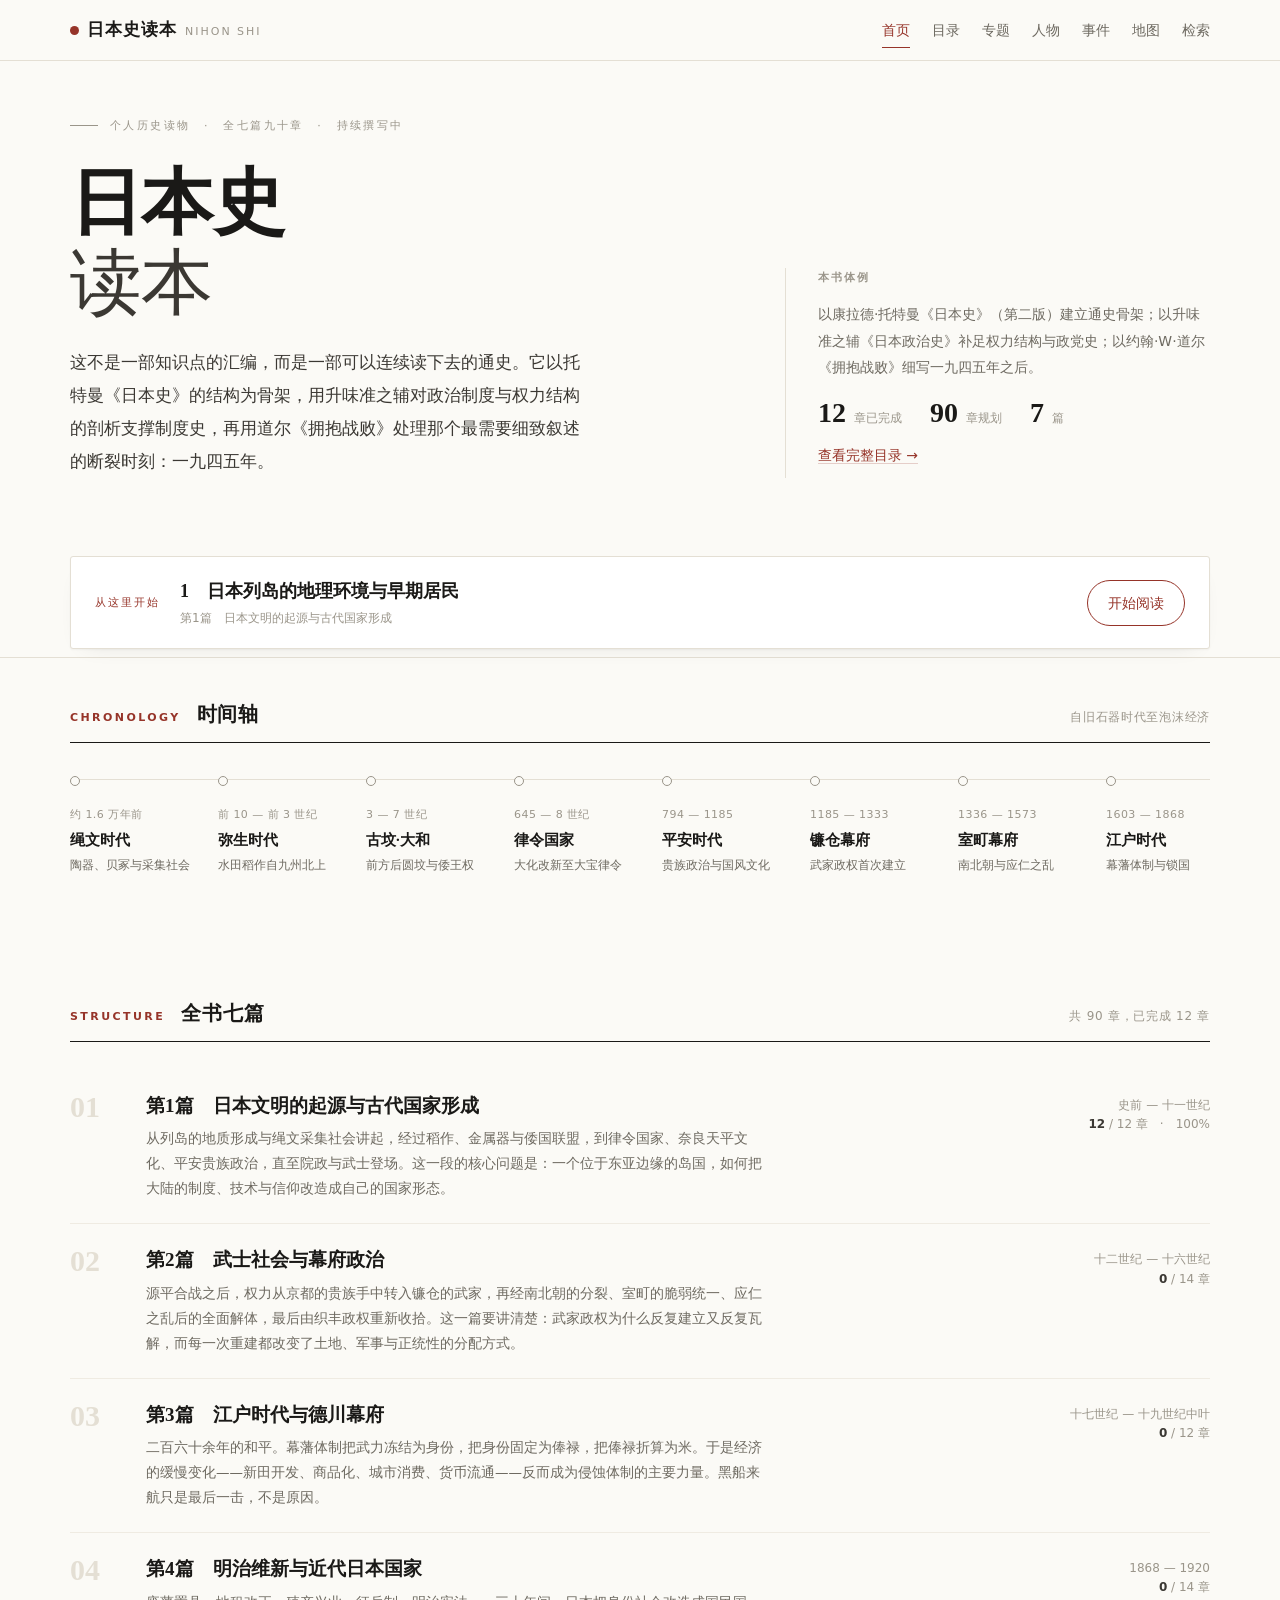
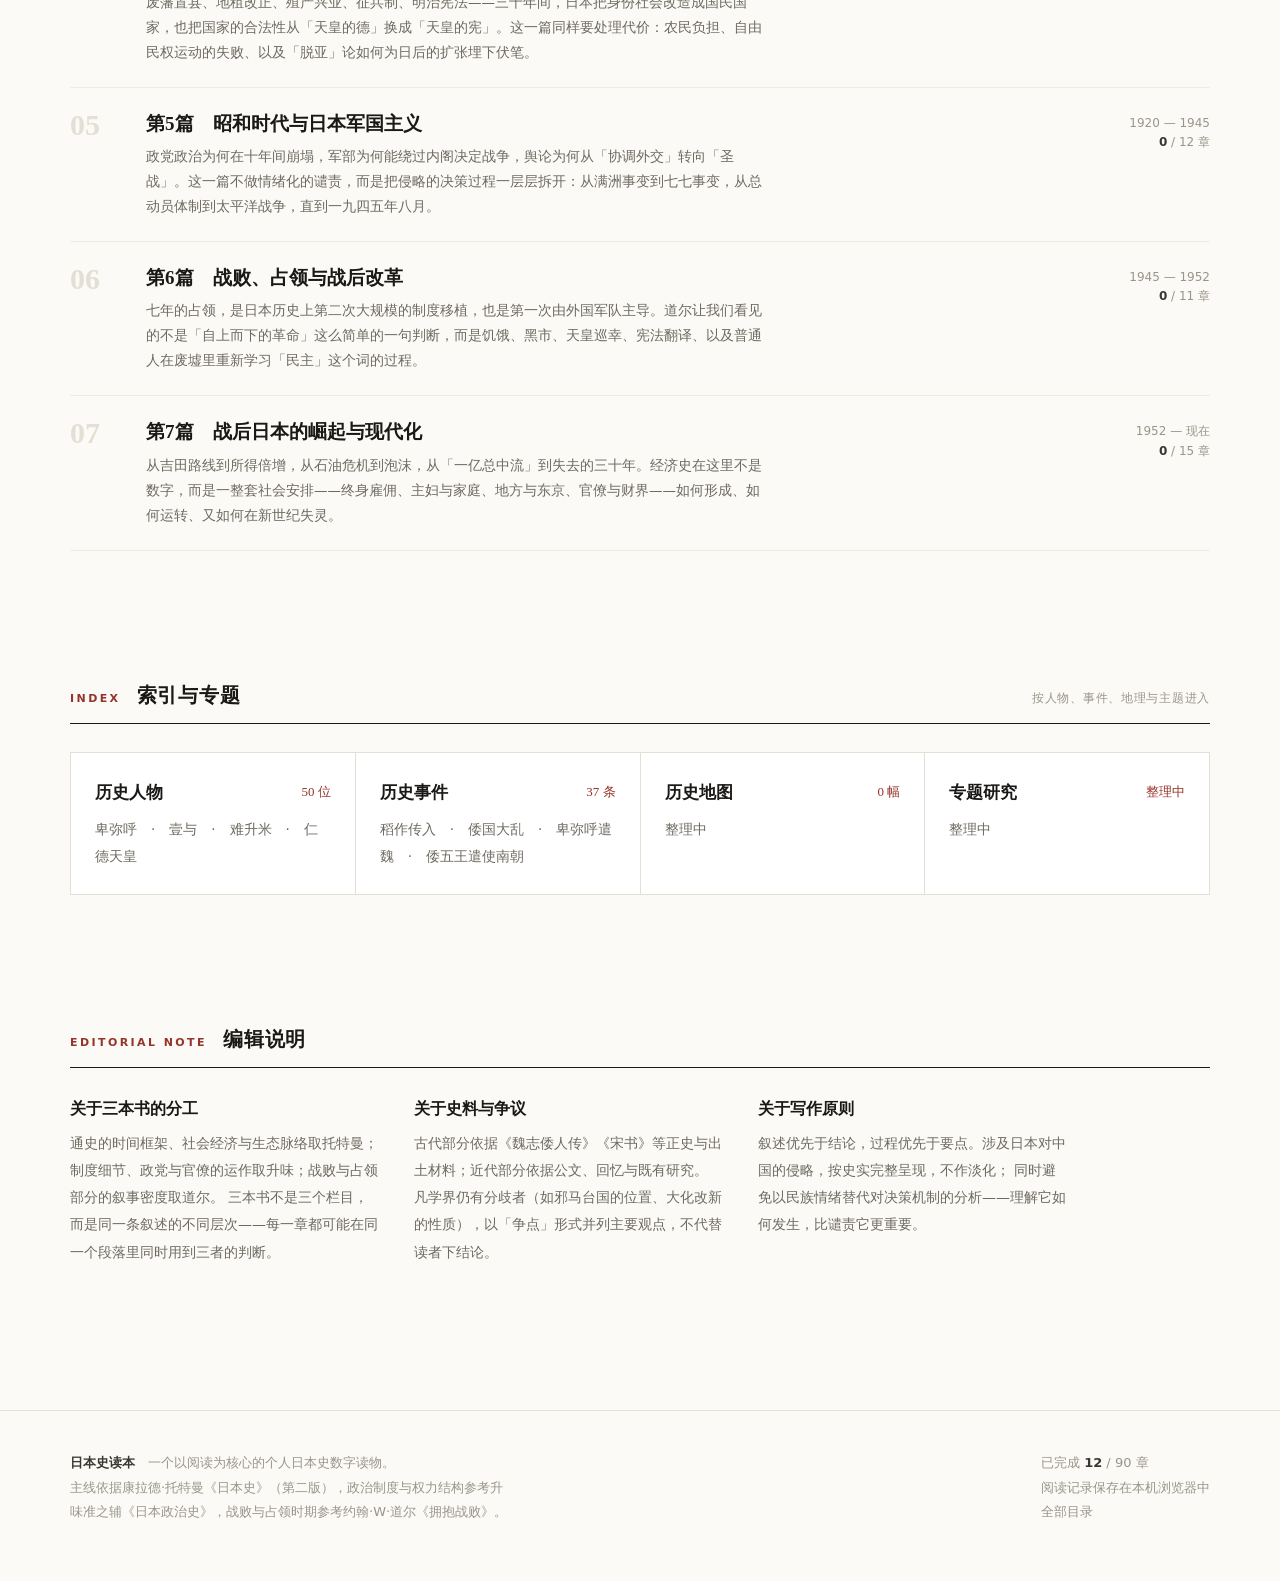
==== index.html @ 2c884291 "日本史数字阅读平台：七篇结构 + 第一篇 12 章正文、专题/人物/事件/地图/检索" ====
<!DOCTYPE html>
<html lang="zh-CN">
<head>
<meta charset="UTF-8">
<meta name="viewport" content="width=device-width, initial-scale=1, viewport-fit=cover">
<meta name="theme-color" content="#FBFAF6">
<title>日本史读本 · 从列岛的黎明到失去的几十年</title>
<meta name="description" content="一部以托特曼《日本史》为主线，参照升味准之辅《日本政治史》与道尔《拥抱战败》的个人日本史数字读物。">
<link rel="stylesheet" href="assets/css/base.css">
</head>
<body>
<div id="site-header"></div>

<header class="hero">
  <div class="wrap">
    <div class="hero__eyebrow">个人历史读物　·　全七篇九十章　·　持续撰写中</div>
    <div class="hero__grid">
      <div>
        <h1>日本史<span class="thin">读本</span></h1>
        <p class="hero__lede" id="heroLede"></p>
      </div>
      <aside class="hero__aside">
        <h3>本书体例</h3>
        <p>以康拉德·托特曼《日本史》（第二版）建立通史骨架；以升味准之辅《日本政治史》补足权力结构与政党史；以约翰·W·道尔《拥抱战败》细写一九四五年之后。</p>
        <div class="stats" id="heroStats"></div>
        <p style="margin-top:12px"><a href="catalog.html" style="border-bottom:1px solid var(--accent-line);color:var(--accent)">查看完整目录 →</a></p>
      </aside>
    </div>
    <div id="resumeSlot"></div>
  </div>
</header>

<section class="section section--tight">
  <div class="wrap">
    <div class="section__head">
      <span class="kicker">Chronology</span>
      <h2>时间轴</h2>
      <span class="count">自旧石器时代至泡沫经济</span>
    </div>
    <div class="timeline" id="timeline"></div>
  </div>
</section>

<section class="section">
  <div class="wrap">
    <div class="section__head">
      <span class="kicker">Structure</span>
      <h2>全书七篇</h2>
      <span class="count" id="partCount"></span>
    </div>
    <div class="parts" id="parts"></div>
  </div>
</section>

<section class="section">
  <div class="wrap">
    <div class="section__head">
      <span class="kicker">Index</span>
      <h2>索引与专题</h2>
      <span class="count">按人物、事件、地理与主题进入</span>
    </div>
    <div class="entries" id="entries"></div>
  </div>
</section>

<section class="section section--tight" id="recentSection" hidden>
  <div class="wrap">
    <div class="section__head">
      <span class="kicker">Recent</span>
      <h2>最近阅读</h2>
      <span class="count">仅保存在本机浏览器</span>
    </div>
    <div id="recent"></div>
  </div>
</section>

<section class="section">
  <div class="wrap">
    <div class="section__head">
      <span class="kicker">Editorial Note</span>
      <h2>编辑说明</h2>
    </div>
    <div style="display:grid;grid-template-columns:repeat(auto-fit,minmax(260px,1fr));gap:32px;max-width:1000px">
      <div>
        <h3 style="font-family:var(--serif);font-size:16px;margin:0 0 8px">关于三本书的分工</h3>
        <p style="font-size:14px;line-height:1.95;color:var(--ink-3);margin:0">
          通史的时间框架、社会经济与生态脉络取托特曼；制度细节、政党与官僚的运作取升味；战败与占领部分的叙事密度取道尔。
          三本书不是三个栏目，而是同一条叙述的不同层次——每一章都可能在同一个段落里同时用到三者的判断。
        </p>
      </div>
      <div>
        <h3 style="font-family:var(--serif);font-size:16px;margin:0 0 8px">关于史料与争议</h3>
        <p style="font-size:14px;line-height:1.95;color:var(--ink-3);margin:0">
          古代部分依据《魏志倭人传》《宋书》等正史与出土材料；近代部分依据公文、回忆与既有研究。
          凡学界仍有分歧者（如邪马台国的位置、大化改新的性质），以「争点」形式并列主要观点，不代替读者下结论。
        </p>
      </div>
      <div>
        <h3 style="font-family:var(--serif);font-size:16px;margin:0 0 8px">关于写作原则</h3>
        <p style="font-size:14px;line-height:1.95;color:var(--ink-3);margin:0">
          叙述优先于结论，过程优先于要点。涉及日本对中国的侵略，按史实完整呈现，不作淡化；
          同时避免以民族情绪替代对决策机制的分析——理解它如何发生，比谴责它更重要。
        </p>
      </div>
    </div>
  </div>
</section>

<div id="site-footer"></div>

<script src="assets/js/core.js"></script>
<script src="data/site.js"></script>
<script src="data/people.js"></script>
<script src="data/events.js"></script>
<script src="assets/js/home.js"></script>
</body>
</html>
---- assets/css/base.css ----
/* ============================================================
   日本史读本 · 视觉系统
   Modern Editorial Design / 现代编辑出版物风格
   ============================================================ */

:root {
  /* 纸张与墨色 */
  --paper:        #FBFAF6;
  --paper-2:      #F5F2EA;
  --surface:      #FFFFFF;
  --ink:          #1A1917;
  --ink-2:        #3B3833;
  --ink-3:        #6E6A61;
  --ink-4:        #9A958A;
  --rule:         #E4DFD4;
  --rule-soft:    #EFEBE2;

  /* 强调色：暗红（日本历史 · 朱） */
  --accent:       #963429;
  --accent-deep:  #6B211A;
  --accent-soft:  #F3E9E5;
  --accent-line:  rgba(150, 52, 41, .22);

  /* 字体 */
  --serif: "Source Han Serif SC", "Noto Serif CJK SC", "Songti SC", "STSong", "SimSun", Georgia, serif;
  --sans:  "Source Han Sans SC", "Noto Sans CJK SC", "PingFang SC", "Hiragino Sans GB", "Microsoft YaHei", system-ui, sans-serif;
  --mono:  ui-monospace, "SFMono-Regular", Menlo, Consolas, monospace;

  /* 阅读参数（由 JS 写入） */
  --read-fs: 19px;
  --read-lh: 1.95;
  --read-w: 36em;

  --shadow-1: 0 1px 2px rgba(26,25,23,.04), 0 8px 24px -16px rgba(26,25,23,.16);
  --shadow-2: 0 24px 60px -32px rgba(26,25,23,.28);
  --radius: 3px;
}

* { box-sizing: border-box; }

html {
  -webkit-text-size-adjust: 100%;
  scroll-behavior: smooth;
}
@media (prefers-reduced-motion: reduce) {
  html { scroll-behavior: auto; }
  * { animation-duration: .001ms !important; transition-duration: .001ms !important; }
}

body {
  margin: 0;
  background: var(--paper);
  color: var(--ink);
  font-family: var(--sans);
  font-size: 16px;
  line-height: 1.6;
  -webkit-font-smoothing: antialiased;
  text-rendering: optimizeLegibility;
}

a { color: inherit; text-decoration: none; }
button { font: inherit; color: inherit; background: none; border: 0; padding: 0; cursor: pointer; }
img, svg { max-width: 100%; display: block; }
::selection { background: var(--accent-soft); color: var(--accent-deep); }

:focus-visible {
  outline: 2px solid var(--accent);
  outline-offset: 3px;
}

/* ---------- 版心 ---------- */
.wrap {
  width: 100%;
  max-width: 1180px;
  margin: 0 auto;
  padding: 0 20px;
}
.wrap--narrow { max-width: 780px; }

/* ---------- 顶部导航 ---------- */
.masthead {
  position: sticky; top: 0; z-index: 60;
  background: rgba(251,250,246,.88);
  backdrop-filter: saturate(180%) blur(12px);
  border-bottom: 1px solid var(--rule);
}
.masthead__inner {
  display: flex; align-items: center; gap: 24px;
  height: 60px;
}
.brand {
  display: flex; align-items: baseline; gap: 8px;
  font-family: var(--serif);
  font-weight: 700;
  font-size: 17px;
  letter-spacing: .06em;
  white-space: nowrap;
}
.brand__mark {
  width: 9px; height: 9px; border-radius: 50%;
  background: var(--accent);
  align-self: center;
  flex: none;
}
.brand__sub {
  font-family: var(--sans);
  font-size: 11px; font-weight: 500;
  color: var(--ink-4);
  letter-spacing: .18em;
  text-transform: uppercase;
}
.nav {
  display: flex; align-items: center; gap: 22px;
  margin-left: auto;
  font-size: 14px;
  color: var(--ink-3);
}
.nav a { position: relative; padding: 6px 0; transition: color .18s; }
.nav a:hover { color: var(--ink); }
.nav a[aria-current="page"] { color: var(--accent); }
.nav a[aria-current="page"]::after {
  content: ""; position: absolute; left: 0; right: 0; bottom: -1px;
  height: 1.5px; background: var(--accent);
}
.nav__icon { display: none; }

/* ---------- 通用排版元件 ---------- */
.kicker {
  font-family: var(--sans);
  font-size: 11px; font-weight: 600;
  letter-spacing: .22em;
  text-transform: uppercase;
  color: var(--accent);
}
.kicker--muted { color: var(--ink-4); }

.rule { height: 1px; background: var(--rule); border: 0; margin: 0; }

.section { padding: 64px 0; }
.section--tight { padding: 40px 0; }
.section__head {
  display: flex; align-items: baseline; gap: 16px;
  margin-bottom: 28px;
  padding-bottom: 12px;
  border-bottom: 1px solid var(--ink);
}
.section__head h2 {
  margin: 0;
  font-family: var(--serif);
  font-size: 20px; font-weight: 700;
  letter-spacing: .04em;
}
.section__head .count {
  margin-left: auto;
  font-size: 12px; color: var(--ink-4);
  letter-spacing: .06em;
  font-variant-numeric: tabular-nums;
}

.btn {
  display: inline-flex; align-items: center; gap: 8px;
  padding: 11px 20px;
  border: 1px solid var(--ink);
  border-radius: 999px;
  font-size: 14px; font-weight: 500;
  transition: background .18s, color .18s, border-color .18s;
}
.btn:hover { background: var(--ink); color: var(--paper); }
.btn--accent { border-color: var(--accent); color: var(--accent); }
.btn--accent:hover { background: var(--accent); color: #fff; }
.btn--ghost { border-color: var(--rule); color: var(--ink-2); }
.btn--ghost:hover { background: var(--paper-2); color: var(--ink); border-color: var(--rule); }

.chip {
  display: inline-flex; align-items: center; gap: 6px;
  padding: 5px 12px;
  border: 1px solid var(--rule);
  border-radius: 999px;
  font-size: 13px;
  color: var(--ink-2);
  background: var(--surface);
  transition: border-color .18s, color .18s, background .18s;
}
.chip:hover { border-color: var(--accent); color: var(--accent); background: var(--accent-soft); }
.chip__kind { font-size: 10px; letter-spacing: .1em; color: var(--ink-4); }
.chip:hover .chip__kind { color: var(--accent); }

/* ---------- 页脚 ---------- */
.footer {
  margin-top: 80px;
  border-top: 1px solid var(--rule);
  padding: 40px 0 56px;
  color: var(--ink-4);
  font-size: 13px;
  line-height: 1.9;
}
.footer__grid {
  display: flex; flex-wrap: wrap; gap: 32px;
  justify-content: space-between;
}
.footer strong { color: var(--ink-2); font-weight: 600; }
.footer a:hover { color: var(--accent); }

/* ============================================================
   首页
   ============================================================ */
.hero {
  padding: 56px 0 8px;
  border-bottom: 1px solid var(--rule);
}
.hero__eyebrow {
  display: flex; align-items: center; gap: 12px;
  margin-bottom: 28px;
  color: var(--ink-4);
  font-size: 11px; letter-spacing: .22em; text-transform: uppercase;
}
.hero__eyebrow::before {
  content: ""; width: 28px; height: 1px; background: var(--ink-4);
}
.hero__grid {
  display: grid;
  grid-template-columns: minmax(0, 1.55fr) minmax(0, 1fr);
  gap: 56px;
  align-items: end;
  padding-bottom: 44px;
}
.hero h1 {
  margin: 0;
  font-family: var(--serif);
  font-size: clamp(38px, 6.4vw, 72px);
  line-height: 1.12;
  letter-spacing: -.01em;
  font-weight: 700;
}
.hero h1 .thin {
  display: block;
  font-weight: 400;
  color: var(--ink-2);
}
.hero__lede {
  margin: 22px 0 0;
  max-width: 30em;
  font-family: var(--serif);
  font-size: 17px;
  line-height: 1.95;
  color: var(--ink-2);
}
.hero__aside {
  border-left: 1px solid var(--rule);
  padding-left: 32px;
  font-size: 14px;
  line-height: 1.9;
  color: var(--ink-3);
}
.hero__aside h3 {
  margin: 0 0 12px;
  font-family: var(--sans);
  font-size: 11px; letter-spacing: .2em; text-transform: uppercase;
  color: var(--ink-4);
  font-weight: 600;
}
.hero__aside p { margin: 0 0 10px; }
.hero__aside .stat {
  display: flex; align-items: baseline; gap: 8px;
  font-variant-numeric: tabular-nums;
  color: var(--ink);
}
.hero__aside .stat b {
  font-family: var(--serif); font-size: 28px; font-weight: 700; line-height: 1;
}
.hero__aside .stat span { font-size: 12px; color: var(--ink-4); }
.hero__aside .stats { display: flex; gap: 28px; margin: 18px 0 4px; }

/* 继续阅读 */
.resume {
  display: grid;
  grid-template-columns: auto minmax(0,1fr) auto;
  gap: 20px;
  align-items: center;
  margin: 34px 0 0;
  padding: 20px 24px;
  background: var(--surface);
  border: 1px solid var(--rule);
  border-radius: var(--radius);
  box-shadow: var(--shadow-1);
}
.resume__label {
  font-size: 11px; letter-spacing: .18em; text-transform: uppercase;
  color: var(--accent); white-space: nowrap;
}
.resume__body { min-width: 0; display: flex; flex-direction: column; gap: 3px; }
.resume__title { display: block;
  font-family: var(--serif); font-size: 18px; font-weight: 700;
  white-space: nowrap; overflow: hidden; text-overflow: ellipsis;
}
.resume__meta { display: block; font-size: 12px; color: var(--ink-4); }

/* 时间轴 */
.timeline {
  position: relative;
  margin-top: 8px;
  padding: 8px 0 0;
  overflow-x: auto;
  overflow-y: hidden;
  scrollbar-width: thin;
  -webkit-overflow-scrolling: touch;
}
.timeline::-webkit-scrollbar { height: 4px; }
.timeline::-webkit-scrollbar-thumb { background: var(--rule); border-radius: 4px; }
.timeline__track {
  display: flex;
  gap: 0;
  min-width: 100%;
  padding-bottom: 18px;
}
.tl-node {
  position: relative;
  flex: 1 0 148px;
  padding: 26px 14px 0 0;
  border-top: 1.5px solid var(--rule);
  transition: border-color .2s;
}
.tl-node::before {
  content: ""; position: absolute; top: -4.5px; left: 0;
  width: 8px; height: 8px; border-radius: 50%;
  background: var(--paper); border: 1.5px solid var(--ink-4);
  transition: background .2s, border-color .2s, transform .2s;
}
.tl-node:hover { border-color: var(--ink); }
.tl-node:hover::before { background: var(--accent); border-color: var(--accent); transform: scale(1.25); }
.tl-node__date {
  font-size: 11px; letter-spacing: .04em; color: var(--ink-4);
  font-variant-numeric: tabular-nums;
  margin-bottom: 6px;
}
.tl-node__name {
  font-family: var(--serif); font-size: 15px; font-weight: 700;
  line-height: 1.45;
}
.tl-node__note { font-size: 12px; color: var(--ink-3); margin-top: 4px; }

/* 篇目列表 */
.parts { display: grid; gap: 0; }
.part-row {
  display: grid;
  grid-template-columns: 56px minmax(0,1fr) auto;
  gap: 20px;
  align-items: start;
  padding: 22px 0;
  border-bottom: 1px solid var(--rule-soft);
  transition: background .2s;
}
.part-row:hover { background: linear-gradient(90deg, rgba(150,52,41,.045), transparent 60%); }
.part-row__num {
  font-family: var(--serif); font-size: 30px; line-height: 1;
  color: var(--rule); font-weight: 700;
  font-variant-numeric: tabular-nums;
  transition: color .2s;
}
.part-row:hover .part-row__num { color: var(--accent); }
.part-row__title {
  font-family: var(--serif); font-size: 19px; font-weight: 700;
  line-height: 1.5;
}
.part-row__desc {
  font-size: 13.5px; color: var(--ink-3); line-height: 1.85;
  margin-top: 6px; max-width: 46em;
}
.part-row__meta {
  text-align: right; font-size: 12px; color: var(--ink-4);
  white-space: nowrap; font-variant-numeric: tabular-nums;
  padding-top: 4px;
}
.part-row__meta b { color: var(--ink-2); font-weight: 600; }

/* 双栏入口 */
.entries {
  display: grid;
  grid-template-columns: repeat(auto-fit, minmax(260px, 1fr));
  gap: 1px;
  background: var(--rule);
  border: 1px solid var(--rule);
}
.entry {
  background: var(--surface);
  padding: 26px 24px 24px;
  display: flex; flex-direction: column; gap: 10px;
  transition: background .2s;
}
.entry:hover { background: #FDFCF9; }
.entry__title {
  font-family: var(--serif); font-size: 17px; font-weight: 700;
  display: flex; align-items: center; justify-content: space-between; gap: 10px;
}
.entry__title span { color: var(--accent); font-size: 13px; font-weight: 400; }
.entry__list { font-size: 13.5px; color: var(--ink-3); line-height: 2; }
.entry__list a:hover { color: var(--accent); }

/* ============================================================
   目录页
   ============================================================ */
.page-head { padding: 48px 0 32px; border-bottom: 1px solid var(--ink); }
.page-head h1 {
  margin: 10px 0 0;
  font-family: var(--serif); font-size: clamp(30px, 4.2vw, 44px);
  line-height: 1.2; font-weight: 700;
}
.page-head p { margin: 14px 0 0; max-width: 40em; color: var(--ink-3); font-size: 14.5px; line-height: 1.9; }

.toc-part { padding: 40px 0 8px; }
.toc-part__head {
  display: flex; align-items: baseline; gap: 14px;
  padding-bottom: 10px; border-bottom: 1px solid var(--ink);
  margin-bottom: 4px;
}
.toc-part__num {
  font-family: var(--serif); font-size: 13px; color: var(--accent);
  letter-spacing: .1em; font-weight: 700;
}
.toc-part__title { font-family: var(--serif); font-size: 21px; font-weight: 700; }
.toc-part__span { margin-left: auto; font-size: 12px; color: var(--ink-4); }

.toc-ch {
  display: grid;
  grid-template-columns: 40px minmax(0,1fr) auto;
  gap: 14px; align-items: baseline;
  padding: 13px 0;
  border-bottom: 1px solid var(--rule-soft);
}
.toc-ch__num {
  font-size: 12px; color: var(--ink-4); font-variant-numeric: tabular-nums;
  letter-spacing: .06em;
}
.toc-ch__title { font-family: var(--serif); font-size: 16.5px; line-height: 1.6; }
.toc-ch--ready:hover .toc-ch__title { color: var(--accent); }
.toc-ch__state {
  font-size: 11px; color: var(--ink-4); letter-spacing: .06em;
  white-space: nowrap;
}
.toc-ch--ready .toc-ch__state { color: var(--accent); }
.toc-ch--pending { opacity: .48; }
.toc-ch--pending .toc-ch__title { color: var(--ink-3); }

/* ============================================================
   阅读页
   ============================================================ */
.progressbar {
  position: fixed; top: 0; left: 0; z-index: 90;
  height: 2.5px; width: 0;
  background: var(--accent);
  transition: width .1s linear;
}

.reader {
  display: grid;
  grid-template-columns: 232px minmax(0, 1fr) 196px;
  gap: 48px;
  align-items: start;
  max-width: 1180px;
  margin: 0 auto;
  padding: 0 20px;
}

/* 左侧目录 */
.rail {
  position: sticky; top: 76px;
  max-height: calc(100vh - 96px);
  overflow-y: auto;
  padding: 40px 0 40px;
  font-size: 13px;
  scrollbar-width: thin;
}
.rail::-webkit-scrollbar { width: 3px; }
.rail::-webkit-scrollbar-thumb { background: var(--rule); }
.rail__label {
  font-size: 10px; letter-spacing: .2em; text-transform: uppercase;
  color: var(--ink-4); margin-bottom: 14px; font-weight: 600;
}
.rail__part {
  font-family: var(--serif); font-size: 13px; font-weight: 700;
  color: var(--ink-2); margin: 18px 0 8px; line-height: 1.5;
}
.rail__list { list-style: none; margin: 0; padding: 0; }
.rail__list li { margin: 0; }
.rail__list a {
  display: block; padding: 5px 0 5px 12px;
  border-left: 1px solid var(--rule-soft);
  color: var(--ink-3); line-height: 1.55;
  transition: color .16s, border-color .16s;
}
.rail__list a:hover { color: var(--ink); border-color: var(--ink-4); }
.rail__list a.is-current {
  color: var(--accent); border-color: var(--accent); font-weight: 600;
  background: linear-gradient(90deg, rgba(150,52,41,.05), transparent);
}
.rail__list a.is-locked { color: var(--ink-4); opacity: .55; cursor: default; }
.rail__list a.is-locked:hover { color: var(--ink-4); border-color: var(--rule-soft); }

/* 中间正文 */
.article {
  max-width: calc(var(--read-w) + 0px);
  padding: 44px 0 80px;
  margin: 0 auto;
  width: 100%;
}
.article__head { margin-bottom: 36px; }
.article__chapter {
  display: flex; align-items: center; gap: 10px;
  font-size: 11px; letter-spacing: .2em; text-transform: uppercase;
  color: var(--accent); font-weight: 600;
  margin-bottom: 14px;
}
.article__chapter::after { content: ""; flex: 1; height: 1px; background: var(--accent-line); }
.article h1 {
  margin: 0;
  font-family: var(--serif);
  font-size: clamp(27px, 3.6vw, 38px);
  line-height: 1.32;
  font-weight: 700;
  letter-spacing: -.005em;
}
.article__sub {
  margin: 14px 0 0;
  font-family: var(--serif);
  font-size: 16.5px; line-height: 1.85; color: var(--ink-3);
}
.article__meta {
  display: flex; flex-wrap: wrap; align-items: center; gap: 16px;
  margin-top: 22px; padding-top: 16px;
  border-top: 1px solid var(--rule);
  font-size: 12px; color: var(--ink-4);
  font-variant-numeric: tabular-nums;
}
.article__meta .dot { width: 3px; height: 3px; background: var(--ink-4); border-radius: 50%; }

.prose {
  font-family: var(--serif);
  font-size: var(--read-fs);
  line-height: var(--read-lh);
  color: var(--ink-2);
  word-break: break-word;
  overflow-wrap: anywhere;
  hanging-punctuation: allow-end;
}
.prose p {
  margin: 0 0 .72em;
  text-indent: 2em;
}
.prose p.no-indent, .prose blockquote p, .prose .note p, .prose li p { text-indent: 0; }
.prose > p:first-of-type { margin-top: 0; }
.prose h2 {
  font-family: var(--serif);
  font-size: calc(var(--read-fs) * 1.28);
  line-height: 1.5;
  font-weight: 700;
  color: var(--ink);
  margin: 2.1em 0 .85em;
  padding-top: .2em;
  letter-spacing: .005em;
  text-indent: 0;
}
.prose h2::before {
  content: "";
  display: block;
  width: 34px; height: 2px;
  background: var(--accent);
  margin-bottom: 14px;
}
.prose h3 {
  font-family: var(--serif);
  font-size: calc(var(--read-fs) * 1.08);
  font-weight: 700;
  color: var(--ink);
  margin: 1.7em 0 .6em;
  text-indent: 0;
}
.prose strong { font-weight: 700; color: var(--ink); }
.prose em { font-style: normal; color: var(--accent-deep); font-weight: 600; }

.prose blockquote {
  margin: 1.8em 0;
  padding: 4px 0 4px 20px;
  border-left: 2px solid var(--accent);
  font-size: calc(var(--read-fs) * .94);
  line-height: 1.9;
  color: var(--ink-2);
}
.prose blockquote p { margin: 0 0 .6em; }
.prose blockquote cite {
  display: block;
  margin-top: 10px;
  font-family: var(--sans);
  font-size: 12px;
  font-style: normal;
  color: var(--ink-4);
  letter-spacing: .02em;
}
.prose blockquote cite::before { content: "—— "; }

.prose ul, .prose ol { margin: 1.1em 0 1.4em; padding-left: 1.4em; }
.prose li { margin: .4em 0; padding-left: .3em; }
.prose ul li::marker { color: var(--accent); }

.note {
  margin: 2em 0;
  padding: 20px 22px;
  background: var(--paper-2);
  border: 1px solid var(--rule);
  border-radius: var(--radius);
  font-size: calc(var(--read-fs) * .88);
  line-height: 1.85;
  color: var(--ink-2);
}
.note__label {
  display: block;
  font-family: var(--sans);
  font-size: 10.5px; letter-spacing: .18em; text-transform: uppercase;
  color: var(--accent); font-weight: 600;
  margin-bottom: 8px;
}
.note p { text-indent: 0; margin: 0 0 .55em; }
.note p:last-child { margin-bottom: 0; }

.source {
  margin: 2.4em 0 0;
  padding: 18px 0 0;
  border-top: 1px solid var(--rule);
  font-family: var(--sans);
  font-size: 12.5px;
  line-height: 1.9;
  color: var(--ink-4);
}
.source b { display: block; color: var(--ink-3); font-weight: 600; letter-spacing: .08em; margin-bottom: 5px; }

.figure { margin: 2.2em 0; }
.figure svg { width: 100%; height: auto; }
.figure figcaption {
  margin-top: 10px;
  font-family: var(--sans);
  font-size: 12px; line-height: 1.75;
  color: var(--ink-4);
  text-align: left;
}

/* 内联人物/事件 */
.xref {
  color: var(--accent);
  border-bottom: 1px solid rgba(150, 52, 41, .32);
  transition: background .16s, border-color .16s;
  padding-bottom: 1px;
}
.xref:hover { background: var(--accent-soft); border-bottom-color: var(--accent); }

/* 右侧工具 */
.tools {
  position: sticky; top: 76px;
  padding: 40px 0;
  display: flex; flex-direction: column; gap: 20px;
  font-size: 13px;
}
.tools__group { border-top: 1px solid var(--rule); padding-top: 14px; }
.tools__label {
  font-size: 10px; letter-spacing: .18em; text-transform: uppercase;
  color: var(--ink-4); font-weight: 600; margin-bottom: 10px;
}
.tool-row {
  display: flex; align-items: center; justify-content: space-between;
  gap: 8px; padding: 6px 0; color: var(--ink-3);
}
.stepper { display: flex; align-items: center; gap: 2px; }
.stepper button {
  width: 26px; height: 26px; border: 1px solid var(--rule);
  border-radius: 2px; color: var(--ink-3);
  display: grid; place-items: center;
  font-size: 14px; line-height: 1;
  transition: background .16s, color .16s, border-color .16s;
}
.stepper button:hover { background: var(--ink); color: #fff; border-color: var(--ink); }
.stepper span {
  min-width: 34px; text-align: center;
  font-size: 12px; color: var(--ink-2);
  font-variant-numeric: tabular-nums;
}
.btn-bookmark {
  display: flex; align-items: center; justify-content: center; gap: 7px;
  width: 100%; padding: 9px 0;
  border: 1px solid var(--rule); border-radius: var(--radius);
  font-size: 13px; color: var(--ink-3);
  transition: all .16s;
}
.btn-bookmark:hover { border-color: var(--accent); color: var(--accent); }
.btn-bookmark.is-on { background: var(--accent); border-color: var(--accent); color: #fff; }
.tools__note { font-size: 12px; color: var(--ink-4); line-height: 1.8; }

/* 章末导航 */
.chapter-nav {
  display: grid;
  grid-template-columns: 1fr 1fr;
  gap: 1px;
  margin-top: 56px;
  background: var(--rule);
  border-top: 1px solid var(--rule);
  border-bottom: 1px solid var(--rule);
}
.chapter-nav a, .chapter-nav div {
  background: var(--paper);
  padding: 20px 0;
  display: flex; flex-direction: column; gap: 6px;
  transition: background .18s;
}
.chapter-nav a:hover { background: var(--surface); }
.chapter-nav a:hover .cn-title { color: var(--accent); }
.chapter-nav__next { text-align: right; align-items: flex-end; }
.cn-label { font-size: 11px; letter-spacing: .16em; text-transform: uppercase; color: var(--ink-4); }
.cn-title { font-family: var(--serif); font-size: 15.5px; font-weight: 600; line-height: 1.5; }
.cn-empty .cn-title { color: var(--ink-4); font-weight: 400; }

/* 关联 */
.related { margin-top: 44px; }
.related__label {
  font-size: 11px; letter-spacing: .18em; text-transform: uppercase;
  color: var(--ink-4); font-weight: 600; margin-bottom: 14px;
}
.related__chips { display: flex; flex-wrap: wrap; gap: 8px; }

/* 移动端浮动按钮 */
.floaty {
  display: none;
  position: fixed; left: 0; right: 0; bottom: 0; z-index: 70;
  background: rgba(251,250,246,.94);
  backdrop-filter: blur(14px);
  border-top: 1px solid var(--rule);
  padding: 8px 12px calc(8px + env(safe-area-inset-bottom));
  gap: 8px;
}
.floaty button, .floaty a {
  flex: 1;
  display: flex; flex-direction: column; align-items: center; gap: 2px;
  padding: 8px 4px;
  font-size: 11px; color: var(--ink-3);
  border-radius: var(--radius);
}
.floaty button:active, .floaty a:active { background: var(--paper-2); }
.floaty svg { width: 19px; height: 19px; stroke: currentColor; fill: none; stroke-width: 1.6; }

/* 抽屉 */
.drawer {
  position: fixed; inset: 0; z-index: 100;
  display: none;
}
.drawer.is-open { display: block; }
.drawer__scrim {
  position: absolute; inset: 0;
  background: rgba(26,25,23,.36);
  opacity: 0; transition: opacity .22s;
}
.drawer.is-open .drawer__scrim { opacity: 1; }
.drawer__panel {
  position: absolute; left: 0; top: 0; bottom: 0;
  width: min(86vw, 360px);
  background: var(--paper);
  border-right: 1px solid var(--rule);
  padding: 22px 20px 40px;
  overflow-y: auto;
  transform: translateX(-100%);
  transition: transform .26s cubic-bezier(.4,0,.2,1);
  box-shadow: var(--shadow-2);
}
.drawer.is-open .drawer__panel { transform: translateX(0); }
.drawer__head {
  display: flex; align-items: center; justify-content: space-between;
  padding-bottom: 14px; border-bottom: 1px solid var(--rule);
  margin-bottom: 16px;
}
.drawer__title { font-family: var(--serif); font-size: 15px; font-weight: 700; }
.drawer__close { font-size: 13px; color: var(--ink-4); padding: 4px 8px; }
.drawer .rail__list a { padding: 8px 0 8px 12px; font-size: 13.5px; }
.drawer .rail__part { margin-top: 20px; font-size: 12px; color: var(--ink-4); }

/* Toast */
.toast {
  position: fixed; left: 50%; bottom: 78px; z-index: 110;
  transform: translate(-50%, 14px);
  background: var(--ink); color: var(--paper);
  padding: 10px 18px; border-radius: 999px;
  font-size: 13px; white-space: nowrap;
  opacity: 0; pointer-events: none;
  transition: opacity .2s, transform .2s;
  box-shadow: var(--shadow-2);
}
.toast.is-on { opacity: 1; transform: translate(-50%, 0); }

/* ============================================================
   人物 / 事件 / 专题 / 地图 / 搜索
   ============================================================ */
.index-grid {
  display: grid;
  grid-template-columns: repeat(auto-fill, minmax(240px, 1fr));
  gap: 1px;
  background: var(--rule-soft);
  border-top: 1px solid var(--rule);
}
.index-item {
  background: var(--paper);
  padding: 20px 20px 22px;
  display: flex; flex-direction: column; gap: 6px;
  transition: background .18s;
}
.index-item:hover { background: var(--surface); }
.index-item__letter {
  font-size: 10px; letter-spacing: .16em; color: var(--ink-4);
  font-variant-numeric: tabular-nums;
}
.index-item__name {
  font-family: var(--serif); font-size: 17px; font-weight: 700;
  display: flex; align-items: baseline; gap: 8px; flex-wrap: wrap;
}
.index-item__name small {
  font-family: var(--sans); font-size: 11px; font-weight: 400; color: var(--ink-4);
  letter-spacing: .04em;
}
.index-item__desc { font-size: 13px; color: var(--ink-3); line-height: 1.8; }
.index-item__link { font-size: 12px; color: var(--accent); margin-top: 4px; }

.detail-head { padding: 40px 0 28px; border-bottom: 1px solid var(--ink); }
.detail-head h1 {
  margin: 8px 0 0; font-family: var(--serif);
  font-size: clamp(26px, 4vw, 38px); font-weight: 700; line-height: 1.3;
}
.detail-head .latin { font-size: 13px; color: var(--ink-4); letter-spacing: .04em; margin-top: 8px; }
.detail-body { max-width: 42em; padding: 32px 0 0; }

.searchbox {
  display: flex; align-items: center; gap: 12px;
  border-bottom: 1.5px solid var(--ink);
  padding: 8px 0 12px;
  margin: 28px 0 8px;
}
.searchbox input {
  flex: 1; border: 0; background: none; outline: none;
  font-family: var(--serif); font-size: 20px; color: var(--ink);
  min-width: 0;
}
.searchbox input::placeholder { color: var(--ink-4); }
.searchbox svg { width: 20px; height: 20px; stroke: var(--ink-4); fill: none; stroke-width: 1.6; flex: none; }
.search-hint { font-size: 12.5px; color: var(--ink-4); padding: 10px 0 0; }
.search-results { padding: 12px 0 60px; }
.sr { padding: 20px 0; border-bottom: 1px solid var(--rule-soft); }
.sr__crumb { font-size: 11.5px; color: var(--ink-4); letter-spacing: .04em; margin-bottom: 6px; }
.sr__title { font-family: var(--serif); font-size: 18px; font-weight: 700; line-height: 1.5; }
.sr__title:hover { color: var(--accent); }
.sr__snippet { font-family: var(--serif); font-size: 14.5px; line-height: 1.9; color: var(--ink-3); margin-top: 6px; }
.sr__snippet mark { background: var(--accent-soft); color: var(--accent-deep); padding: 0 2px; }

.map-card {
  border: 1px solid var(--rule);
  background: var(--surface);
  padding: 24px;
  margin-bottom: 24px;
}
.map-card h2 { margin: 0 0 4px; font-family: var(--serif); font-size: 19px; font-weight: 700; }
.map-card p { margin: 6px 0 16px; font-size: 13px; color: var(--ink-3); line-height: 1.85; }
.map-legend { display: flex; flex-wrap: wrap; gap: 16px; font-size: 12px; color: var(--ink-3); margin-top: 12px; }
.map-legend i { display: inline-block; width: 10px; height: 10px; margin-right: 6px; border-radius: 2px; vertical-align: -1px; }


.index-item.is-target {
  background: var(--surface);
  box-shadow: inset 3px 0 0 var(--accent);
  animation: flashIn .9s ease-out;
}
@keyframes flashIn {
  0%   { background: var(--accent-soft); }
  100% { background: var(--surface); }
}

/* ============================================================
   响应式
   ============================================================ */
@media (max-width: 1080px) {
  .reader { grid-template-columns: 200px minmax(0,1fr); gap: 36px; }
  .tools { display: none; }
}

@media (max-width: 860px) {
  .hero__grid { grid-template-columns: 1fr; gap: 28px; padding-bottom: 32px; }
  .hero__aside { border-left: 0; padding-left: 0; border-top: 1px solid var(--rule); padding-top: 20px; }
  .hero h1 { font-size: clamp(32px, 9vw, 46px); }
  .reader { display: block; padding: 0 20px; }
  .rail { display: none; }
  .article { max-width: 100%; padding-top: 26px; padding-bottom: 108px; }
  .floaty { display: flex; }
  .section { padding: 44px 0; }
  .part-row { grid-template-columns: 40px minmax(0,1fr); gap: 14px; }
  .part-row__meta { grid-column: 2; text-align: left; padding-top: 0; }
  .part-row__num { font-size: 24px; }
  .resume { grid-template-columns: 1fr; gap: 12px; padding: 16px 18px; }
  .resume__label { margin-bottom: 2px; }
  .masthead__inner { gap: 12px; }
  .nav { gap: 13px; font-size: 13px; }
  .nav a[href="index.html"] { display: none; }
  .nav__icon { display: inline-flex; }
  .toc-ch { grid-template-columns: 32px minmax(0,1fr); }
  .toc-ch__state { grid-column: 2; }
}

@media (max-width: 480px) {
  .wrap { padding: 0 16px; }
  .article { padding: 0 0 104px; }
  .prose { font-size: calc(var(--read-fs) - 1px); }
  .reader { padding: 0 16px; }
  .chapter-nav { grid-template-columns: 1fr; }
  .chapter-nav__next { text-align: left; align-items: flex-start; border-top: 1px solid var(--rule); }
  .brand__sub { display: none; }
}

@media print {
  .masthead, .rail, .tools, .floaty, .chapter-nav, .progressbar, .related, .drawer { display: none !important; }
  .reader { display: block; }
  .article { max-width: 100%; padding: 0; }
  .prose { font-size: 12pt; line-height: 1.8; }
}
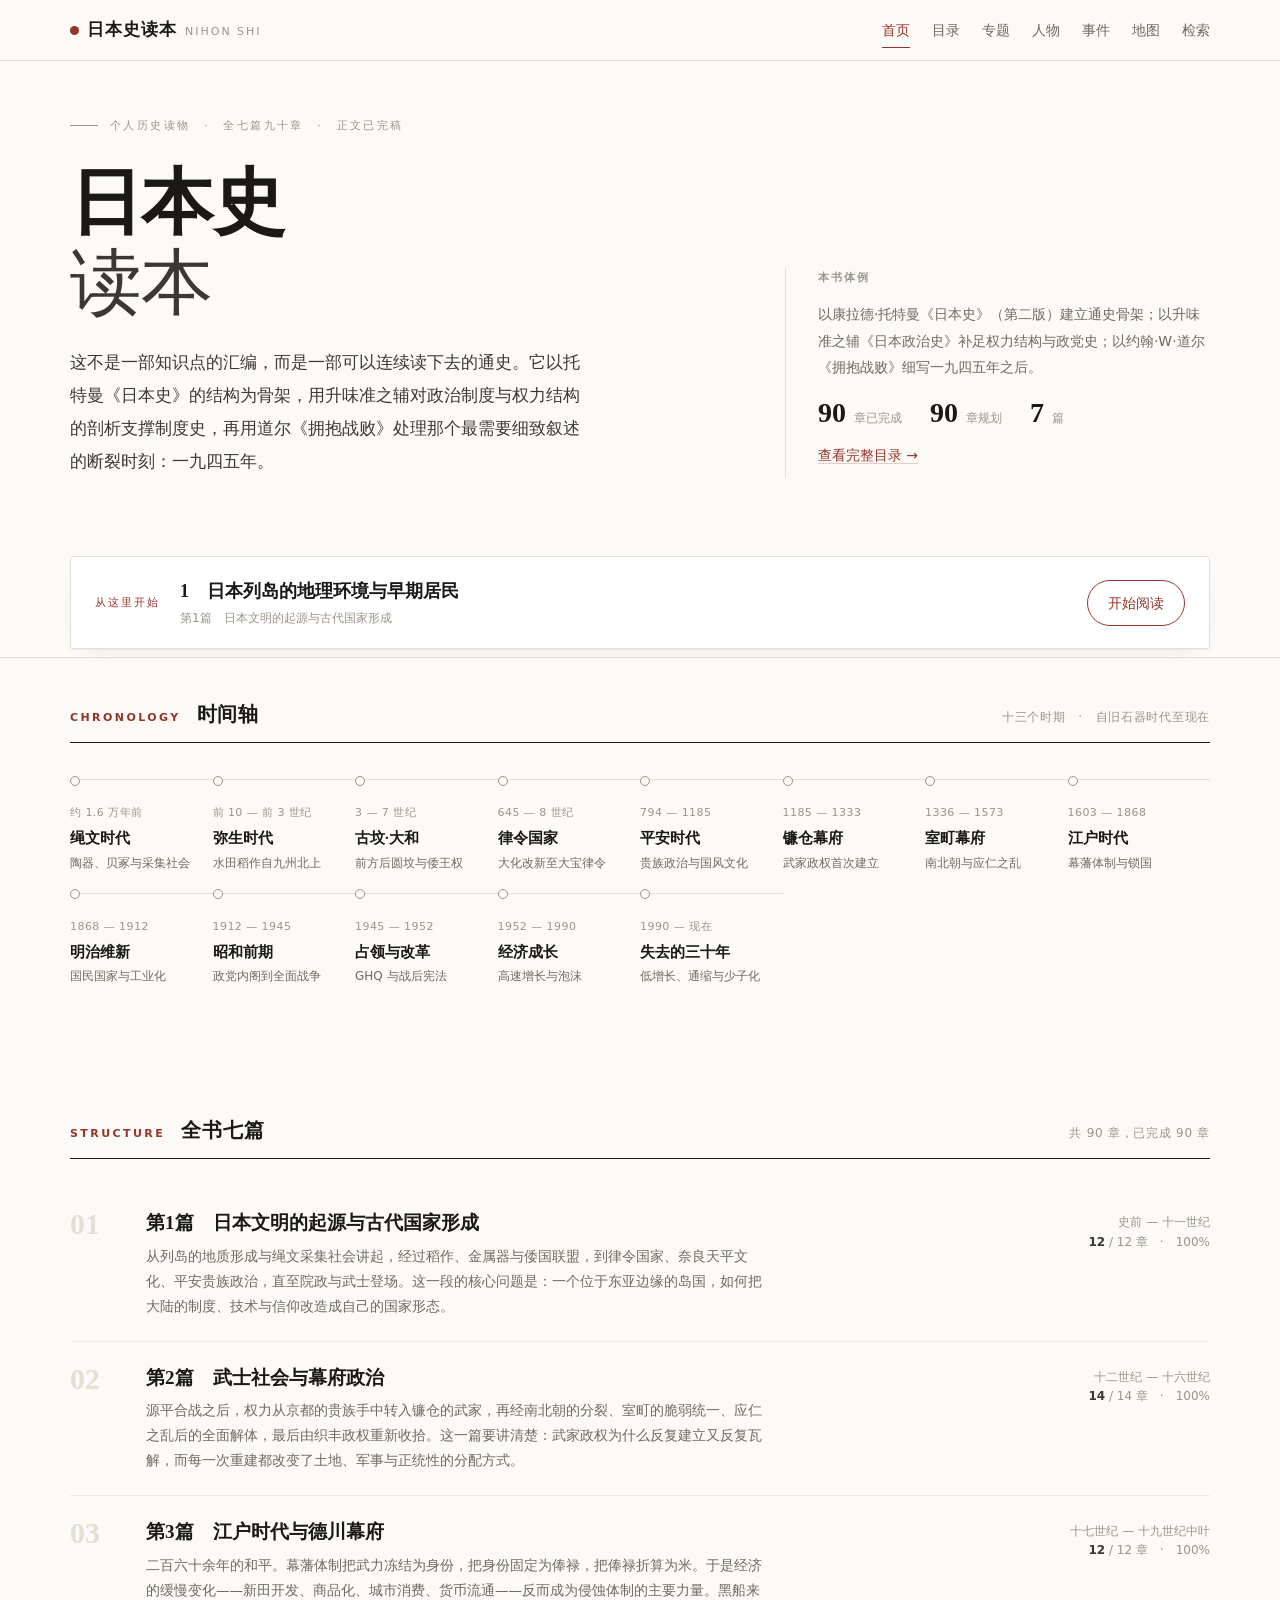
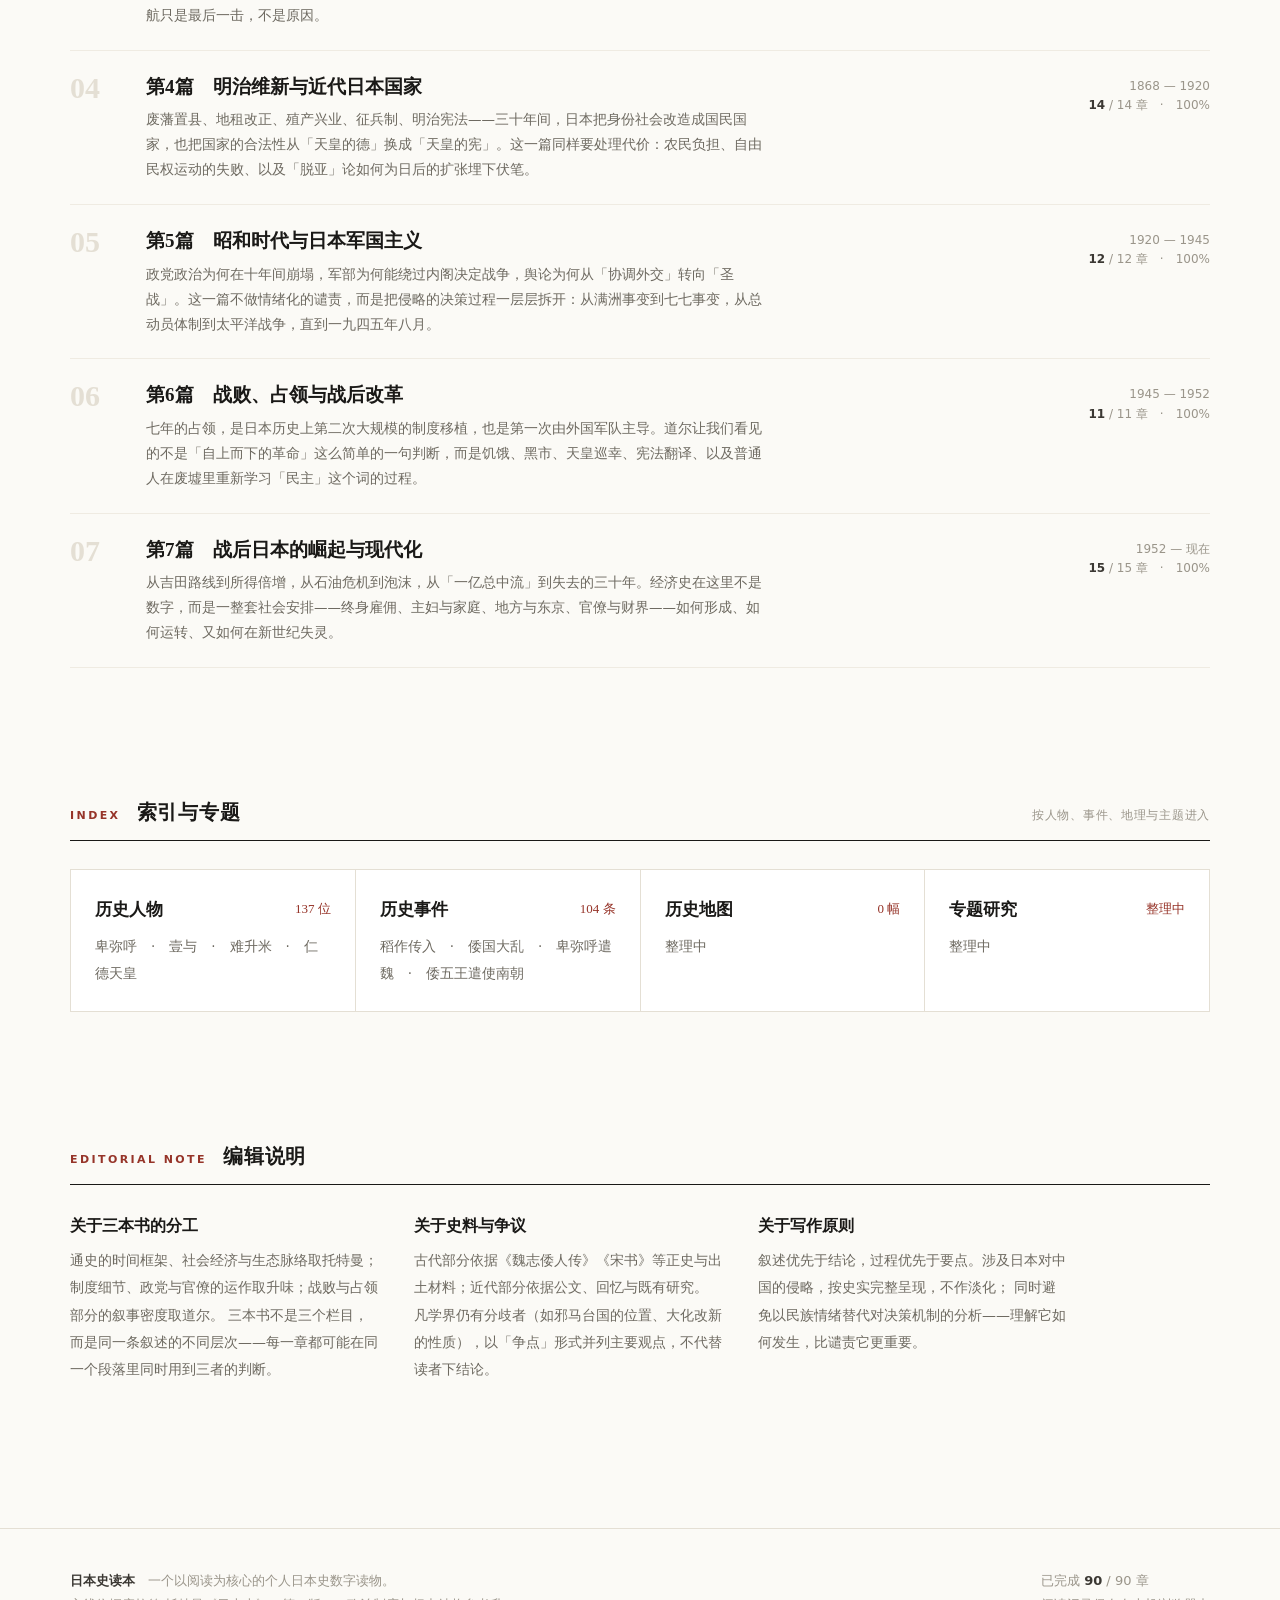
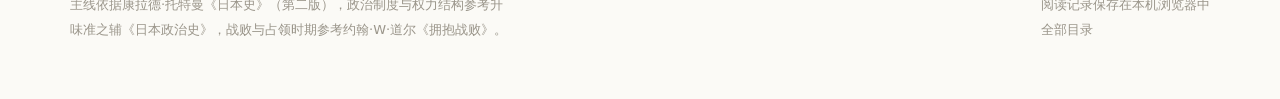
==== commit a066bf5d: "全书 90 章完稿（约 22.8 万字），索引补全，时间轴补齐" ====
--- a/index.html
+++ b/index.html
@@ -13,7 +13,7 @@
 
 <header class="hero">
   <div class="wrap">
-    <div class="hero__eyebrow">个人历史读物　·　全七篇九十章　·　持续撰写中</div>
+    <div class="hero__eyebrow">个人历史读物　·　全七篇九十章　·　正文已完稿</div>
     <div class="hero__grid">
       <div>
         <h1>日本史<span class="thin">读本</span></h1>
@@ -35,7 +35,7 @@
     <div class="section__head">
       <span class="kicker">Chronology</span>
       <h2>时间轴</h2>
-      <span class="count">自旧石器时代至泡沫经济</span>
+      <span class="count">十三个时期　·　自旧石器时代至现在</span>
     </div>
     <div class="timeline" id="timeline"></div>
   </div>
@@ -111,7 +111,9 @@
 <script src="assets/js/core.js"></script>
 <script src="data/site.js"></script>
 <script src="data/people.js"></script>
+<script src="data/people2.js"></script>
 <script src="data/events.js"></script>
+<script src="data/events2.js"></script>
 <script src="assets/js/home.js"></script>
 </body>
 </html>
--- a/assets/css/base.css
+++ b/assets/css/base.css
@@ -300,23 +300,16 @@
   position: relative;
   margin-top: 8px;
   padding: 8px 0 0;
-  overflow-x: auto;
-  overflow-y: hidden;
-  scrollbar-width: thin;
-  -webkit-overflow-scrolling: touch;
-}
-.timeline::-webkit-scrollbar { height: 4px; }
-.timeline::-webkit-scrollbar-thumb { background: var(--rule); border-radius: 4px; }
+}
 .timeline__track {
-  display: flex;
-  gap: 0;
-  min-width: 100%;
-  padding-bottom: 18px;
+  display: grid;
+  grid-template-columns: repeat(auto-fit, minmax(138px, 1fr));
+  padding-bottom: 4px;
 }
 .tl-node {
   position: relative;
-  flex: 1 0 148px;
-  padding: 26px 14px 0 0;
+  min-width: 0;
+  padding: 24px 14px 20px 0;
   border-top: 1.5px solid var(--rule);
   transition: border-color .2s;
 }
